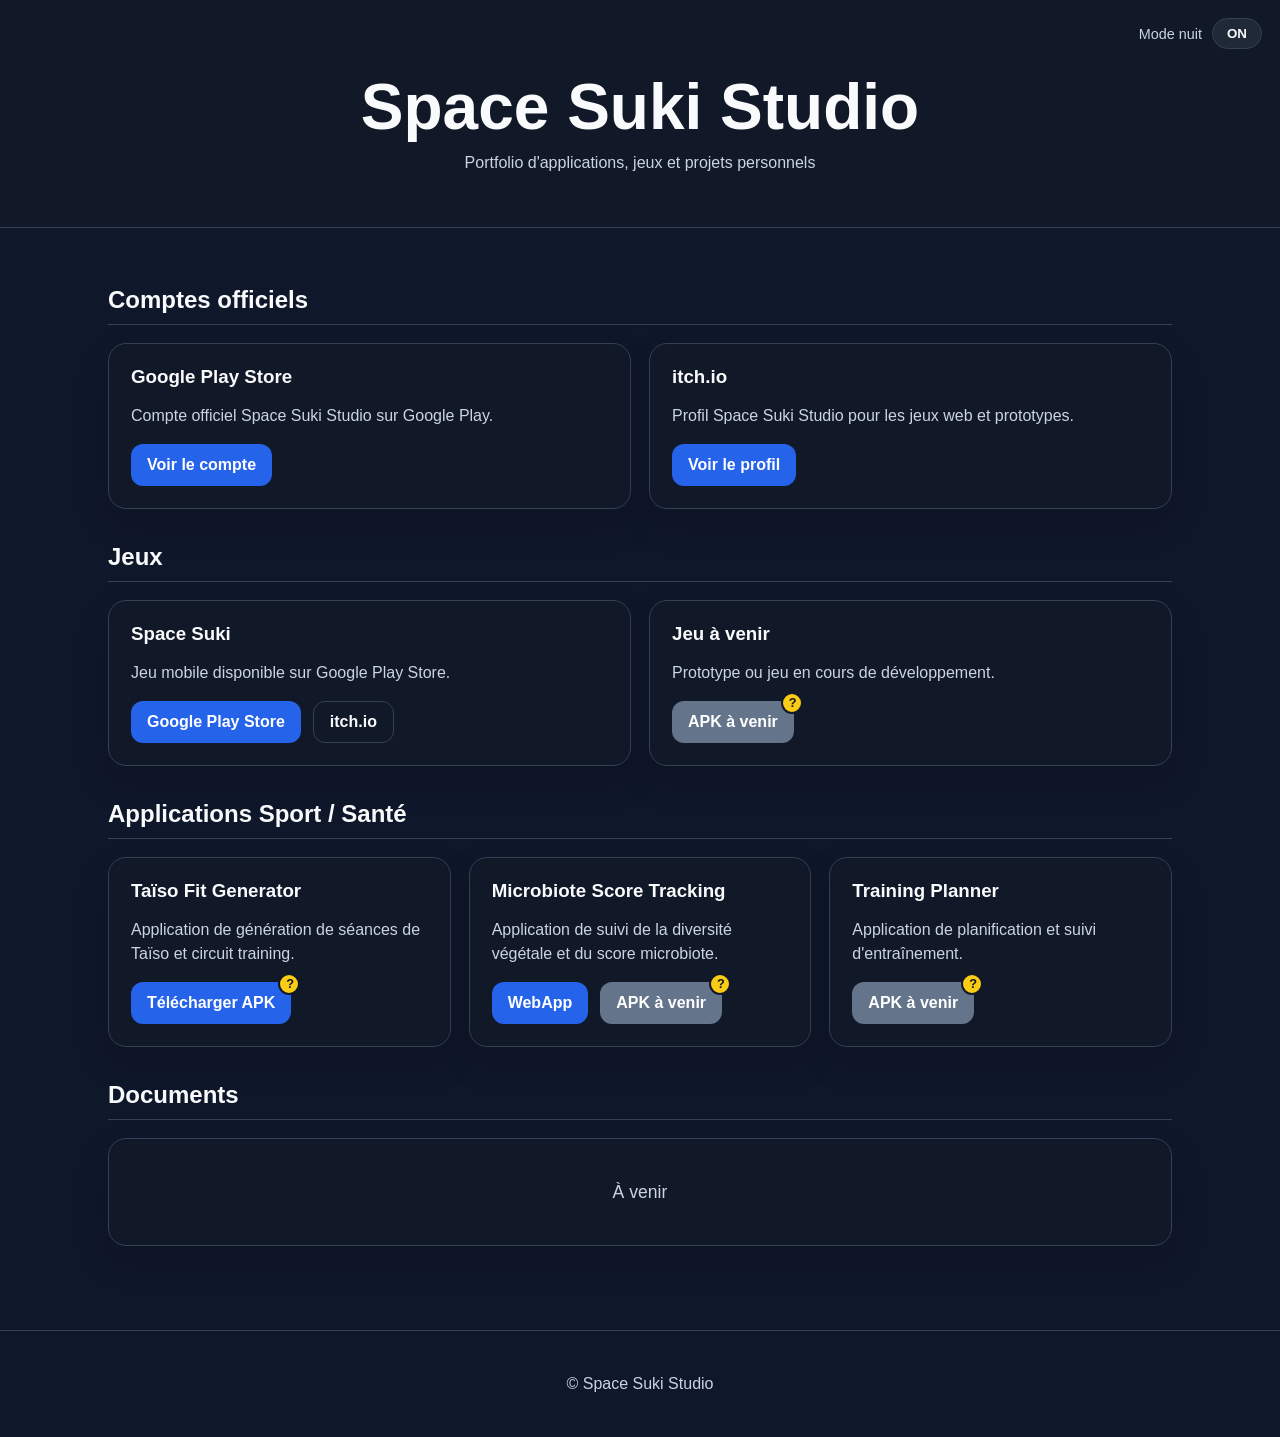
==== index.html @ ba208e5e "Update index.html apk pour TFG" ====
<!DOCTYPE html>
<html lang="fr">
<head>
    <meta charset="UTF-8">
    <meta name="viewport" content="width=device-width, initial-scale=1.0">
    <title>Space Suki Studio - Portfolio</title>
    <link rel="stylesheet" href="style.css">
</head>
<body>

<header class="hero">
    <div class="theme-toggle">
        <span>Mode nuit</span>
        <button id="themeToggle" type="button" aria-label="Activer ou désactiver le mode nuit">ON</button>
    </div>

    <h1>Space Suki Studio</h1>
    <p>Portfolio d'applications, jeux et projets personnels</p>
</header>

<main>

    <section>
        <h2>Comptes officiels</h2>

        <div class="grid">
            <article class="card">
                <h3>Google Play Store</h3>
                <p>Compte officiel Space Suki Studio sur Google Play.</p>
                <a class="btn" href="#">Voir le compte</a>
            </article>

            <article class="card">
                <h3>itch.io</h3>
                <p>Profil Space Suki Studio pour les jeux web et prototypes.</p>
                <a class="btn" href="#">Voir le profil</a>
            </article>
        </div>
    </section>

    <section>
        <h2>Jeux</h2>

        <div class="grid">
            <article class="card">
                <h3>Space Suki</h3>
                <p>Jeu mobile disponible sur Google Play Store.</p>
                <div class="buttons">
                    <a class="btn" href="#">Google Play Store</a>
                    <a class="btn secondary" href="#">itch.io</a>
                </div>
            </article>

            <article class="card">
                <h3>Jeu à venir</h3>
                <p>Prototype ou jeu en cours de développement.</p>
                <div class="buttons">
                    <div class="apk-wrapper">
                        <a class="btn disabled" href="#">APK à venir</a>
                        <button class="help-btn" type="button" aria-label="Aide installation APK">?</button>
                    </div>
                </div>
            </article>
        </div>
    </section>

    <section>
        <h2>Applications Sport / Santé</h2>

        <div class="grid">
            <article class="card">
                <h3>Taïso Fit Generator</h3>
                <p>Application de génération de séances de Taïso et circuit training.</p>
                <div class="buttons">
                    <div class="apk-wrapper">
                        <a class="btn" href="assets/apk/taiso-fit-generator.apk" download>
                            Télécharger APK
                        </a>
                        <button class="help-btn" type="button" aria-label="Aide installation APK">?</button>
                    </div>
                </div>
            </article>

            <article class="card">
    <h3>Microbiote Score Tracking</h3>

    <p>
        Application de suivi de la diversité végétale et du score microbiote.
    </p>

    <div class="buttons">

        <a class="btn"
           href="https://sajidei.github.io/portfolio/apps/microbiote_score_tracking_web/"
           target="_blank">
            WebApp
        </a>

        <div class="apk-wrapper">
            <a class="btn disabled" href="#">
                APK à venir
            </a>

            <button class="help-btn"
                    type="button"
                    aria-label="Aide installation APK">
                ?
            </button>
        </div>

    </div>
</article>

            <article class="card">
                <h3>Training Planner</h3>
                <p>Application de planification et suivi d'entraînement.</p>
                <div class="buttons">
                    <div class="apk-wrapper">
                        <a class="btn disabled" href="#">APK à venir</a>
                        <button class="help-btn" type="button" aria-label="Aide installation APK">?</button>
                    </div>
                </div>
            </article>
        </div>
    </section>

    <section>
        <h2>Documents</h2>
        <article class="card empty">
            <p>À venir</p>
        </article>
    </section>

</main>

<footer>
    <p>© Space Suki Studio</p>
</footer>

<div id="apkModal" class="modal" aria-hidden="true">
    <div class="modal-content" role="dialog" aria-modal="true" aria-labelledby="apkModalTitle">
        <button id="closeModal" class="close-modal" type="button" aria-label="Fermer">×</button>
        <h2 id="apkModalTitle">Installer un fichier APK</h2>
        <p>
            Un fichier APK permet d'installer une application Android sans passer par le Google Play Store.
        </p>
        <p>
            Après le téléchargement, ouvre le fichier depuis les téléchargements de ton téléphone.
            Android pourra te demander d'autoriser l'installation depuis ton navigateur.
        </p>
        <p>
            Cette manipulation concerne uniquement Android. Sur iPhone, l'installation directe d'une application est beaucoup plus limitée.
        </p>
    </div>
</div>

<script src="script.js"></script>
</body>
</html>
---- style.css ----
:root {
    --bg: #0f172a;
    --surface: #111827;
    --surface-light: #1f2937;
    --text: #f9fafb;
    --muted: #cbd5e1;
    --border: #334155;
    --accent: #2563eb;
    --accent-hover: #1d4ed8;
    --disabled: #64748b;
}

body.light {
    --bg: #f8fafc;
    --surface: #ffffff;
    --surface-light: #eef2ff;
    --text: #111827;
    --muted: #475569;
    --border: #cbd5e1;
    --accent: #2563eb;
    --accent-hover: #1d4ed8;
    --disabled: #94a3b8;
}

* {
    box-sizing: border-box;
}

body {
    margin: 0;
    font-family: Arial, sans-serif;
    background: var(--bg);
    color: var(--text);
    transition: background 0.25s ease, color 0.25s ease;
}

.hero {
    position: relative;
    text-align: center;
    padding: 70px 20px 55px;
    background: var(--surface);
    border-bottom: 1px solid var(--border);
}

.hero h1 {
    margin: 0 0 10px;
    font-size: clamp(2rem, 5vw, 4rem);
}

.hero p {
    color: var(--muted);
    margin: 0;
}

.theme-toggle {
    position: absolute;
    top: 18px;
    right: 18px;
    display: flex;
    align-items: center;
    gap: 10px;
    color: var(--muted);
    font-size: 0.9rem;
}

.theme-toggle button {
    border: 1px solid var(--border);
    background: var(--surface-light);
    color: var(--text);
    border-radius: 999px;
    padding: 7px 14px;
    cursor: pointer;
    font-weight: bold;
}

main {
    max-width: 1100px;
    margin: 0 auto;
    padding: 24px 18px 50px;
}

section {
    margin: 34px 0;
}

h2 {
    margin-bottom: 18px;
    padding-bottom: 10px;
    border-bottom: 1px solid var(--border);
}

.grid {
    display: grid;
    grid-template-columns: repeat(auto-fit, minmax(260px, 1fr));
    gap: 18px;
}

.card {
    background: var(--surface);
    border: 1px solid var(--border);
    border-radius: 18px;
    padding: 22px;
    box-shadow: 0 15px 35px rgba(0,0,0,0.16);
}

.card h3 {
    margin: 0 0 10px;
}

.card p {
    color: var(--muted);
    line-height: 1.5;
}

.buttons {
    display: flex;
    flex-wrap: wrap;
    gap: 12px;
    margin-top: 16px;
}

.btn {
    display: inline-flex;
    align-items: center;
    justify-content: center;
    text-decoration: none;
    background: var(--accent);
    color: white;
    padding: 11px 16px;
    border-radius: 12px;
    font-weight: bold;
    border: none;
    min-height: 42px;
}

.btn:hover {
    background: var(--accent-hover);
}

.btn.secondary {
    background: transparent;
    color: var(--text);
    border: 1px solid var(--border);
}

.btn.disabled {
    background: var(--disabled);
    cursor: default;
    pointer-events: none;
}

.apk-wrapper {
    position: relative;
    display: inline-flex;
}

.help-btn {
    position: absolute;
    top: -9px;
    right: -9px;
    width: 22px;
    height: 22px;
    border-radius: 50%;
    border: 2px solid var(--surface);
    background: #facc15;
    color: #111827;
    font-weight: bold;
    cursor: pointer;
    font-size: 0.8rem;
    line-height: 1;
}

.empty {
    text-align: center;
    font-size: 1.1rem;
}

footer {
    text-align: center;
    padding: 28px;
    color: var(--muted);
    border-top: 1px solid var(--border);
}

.modal {
    position: fixed;
    inset: 0;
    display: none;
    align-items: center;
    justify-content: center;
    padding: 20px;
    background: rgba(0,0,0,0.65);
    z-index: 100;
}

.modal.open {
    display: flex;
}

.modal-content {
    position: relative;
    width: min(520px, 100%);
    background: var(--surface);
    color: var(--text);
    border: 1px solid var(--border);
    border-radius: 20px;
    padding: 28px;
    box-shadow: 0 20px 60px rgba(0,0,0,0.35);
}

.modal-content p {
    color: var(--muted);
    line-height: 1.55;
}

.close-modal {
    position: absolute;
    top: 12px;
    right: 14px;
    border: none;
    background: transparent;
    color: var(--text);
    font-size: 2rem;
    cursor: pointer;
}

@media (max-width: 600px) {
    .theme-toggle {
        position: static;
        justify-content: center;
        margin-bottom: 28px;
    }

    .hero {
        padding-top: 35px;
    }

    .btn {
        width: 100%;
    }

    .apk-wrapper {
        width: 100%;
    }
}
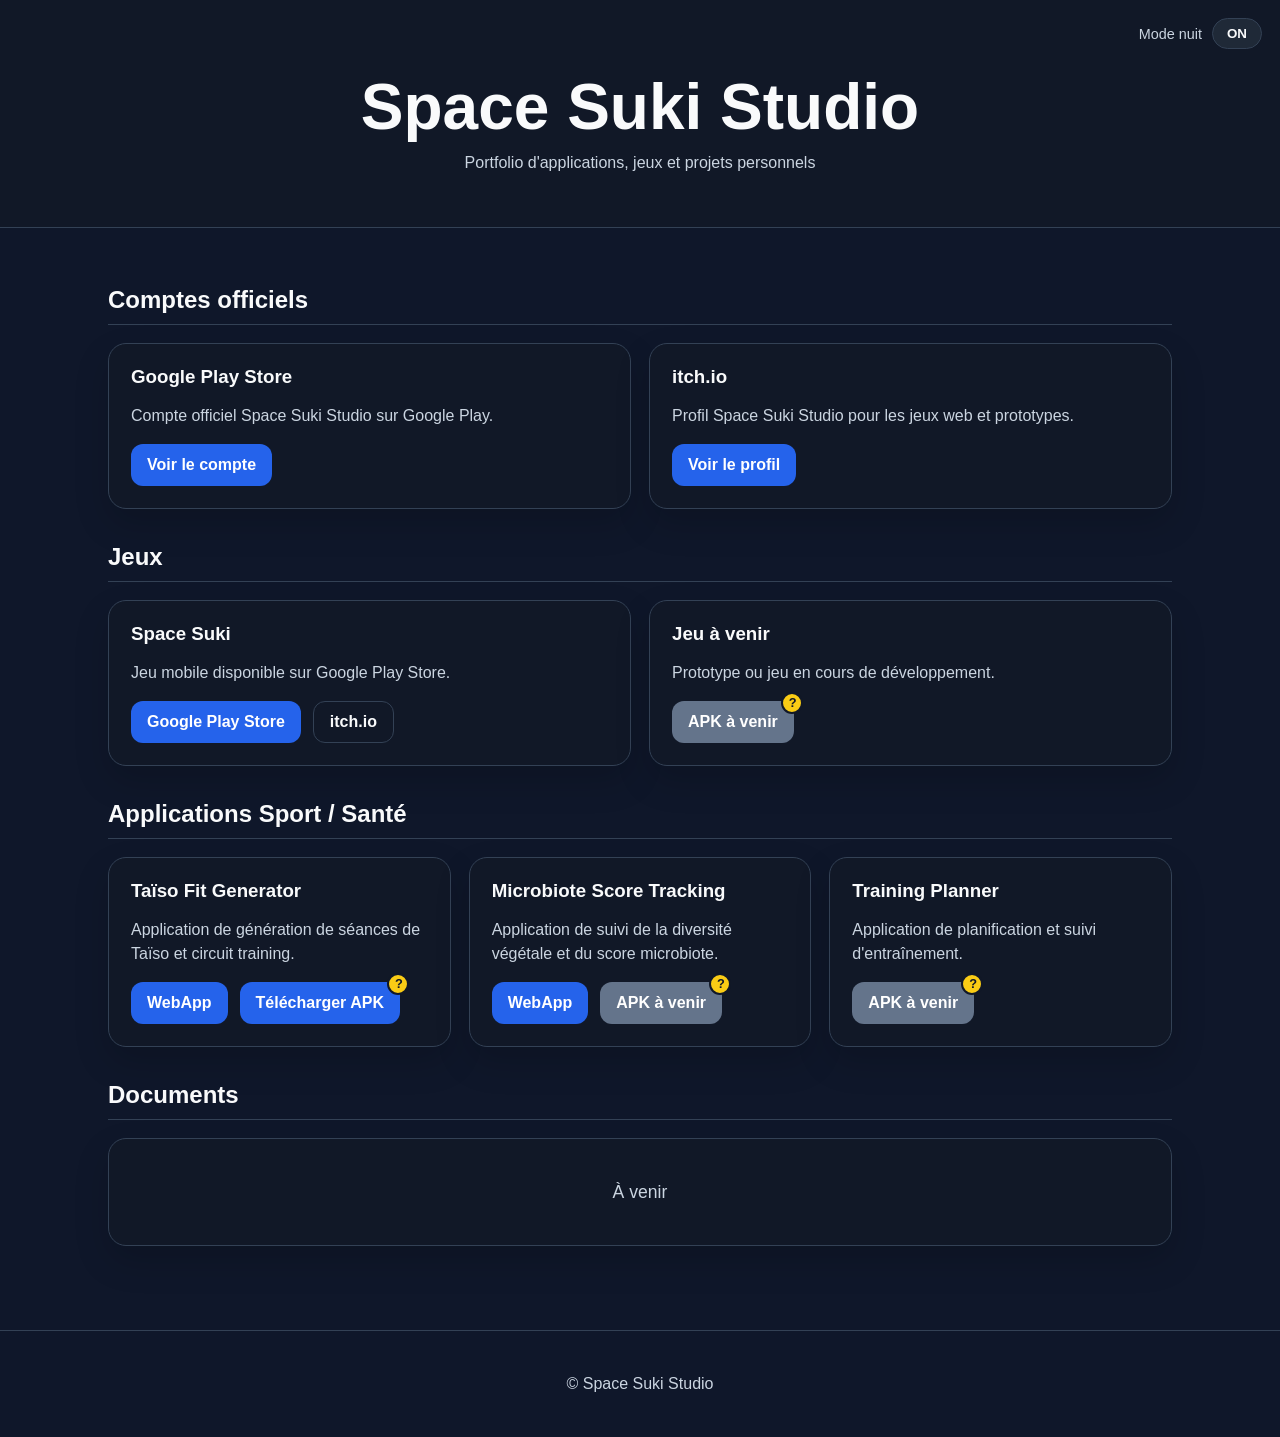
==== commit f4101421: "Update index.html" ====
--- a/index.html
+++ b/index.html
@@ -69,14 +69,27 @@
 
         <div class="grid">
             <article class="card">
-                <h3>Taïso Fit Generator</h3>
-                <p>Application de génération de séances de Taïso et circuit training.</p>
+                <h3>Taïso Fit Generator</h3>     
+                <p>
+                    Application de génération de séances de Taïso et circuit training.
+                </p>
                 <div class="buttons">
+                    <a class="btn"
+                       href="https://sajidei.github.io/portfolio/apps/taiso_fit_generator_web/"
+                       target="_blank">
+                        WebApp
+                    </a>
                     <div class="apk-wrapper">
-                        <a class="btn" href="assets/apk/taiso-fit-generator.apk" download>
+                        <a class="btn"
+                           href="assets/apk/taiso-fit-generator.apk"
+                           download>
                             Télécharger APK
                         </a>
-                        <button class="help-btn" type="button" aria-label="Aide installation APK">?</button>
+                        <button class="help-btn"
+                                type="button"
+                                aria-label="Aide installation APK">
+                            ?
+                        </button>
                     </div>
                 </div>
             </article>
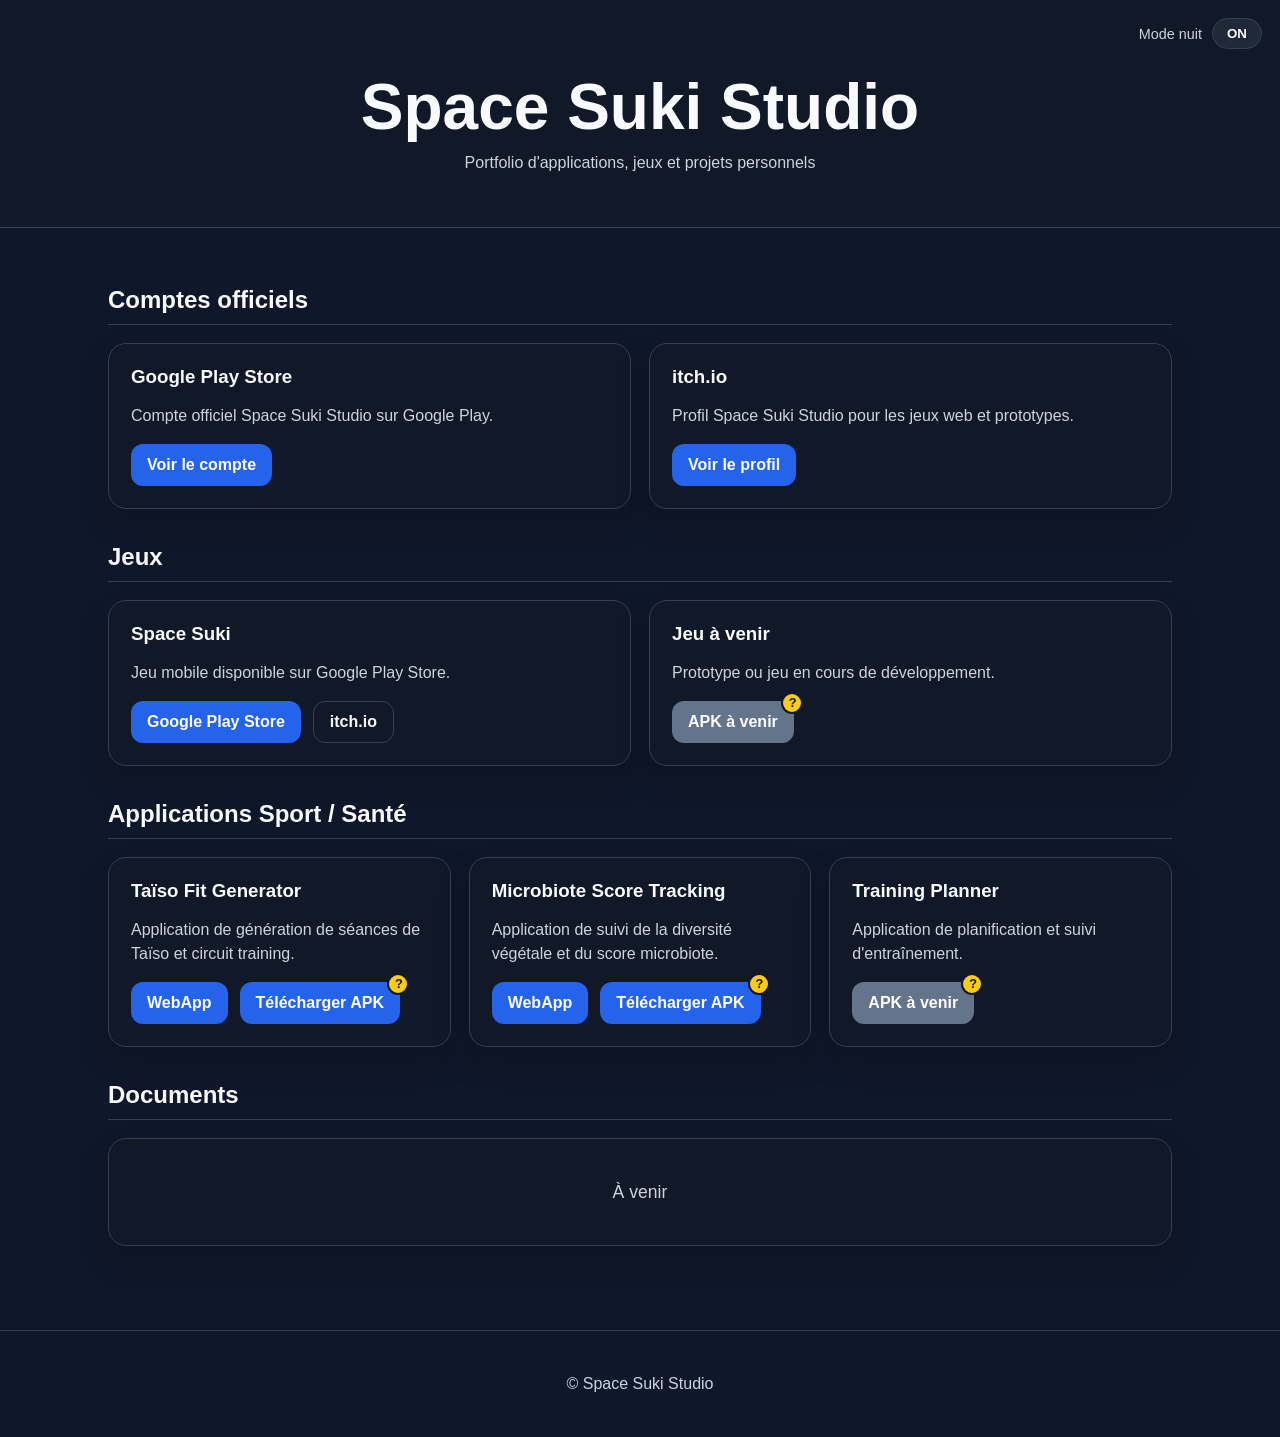
==== commit 5bed3315: "Update index.html" ====
--- a/index.html
+++ b/index.html
@@ -110,8 +110,10 @@
         </a>
 
         <div class="apk-wrapper">
-            <a class="btn disabled" href="#">
-                APK à venir
+            <a class="btn"
+               href="assets/apk/microbiote-score-tracking.apk"
+               download>
+                Télécharger APK
             </a>
 
             <button class="help-btn"
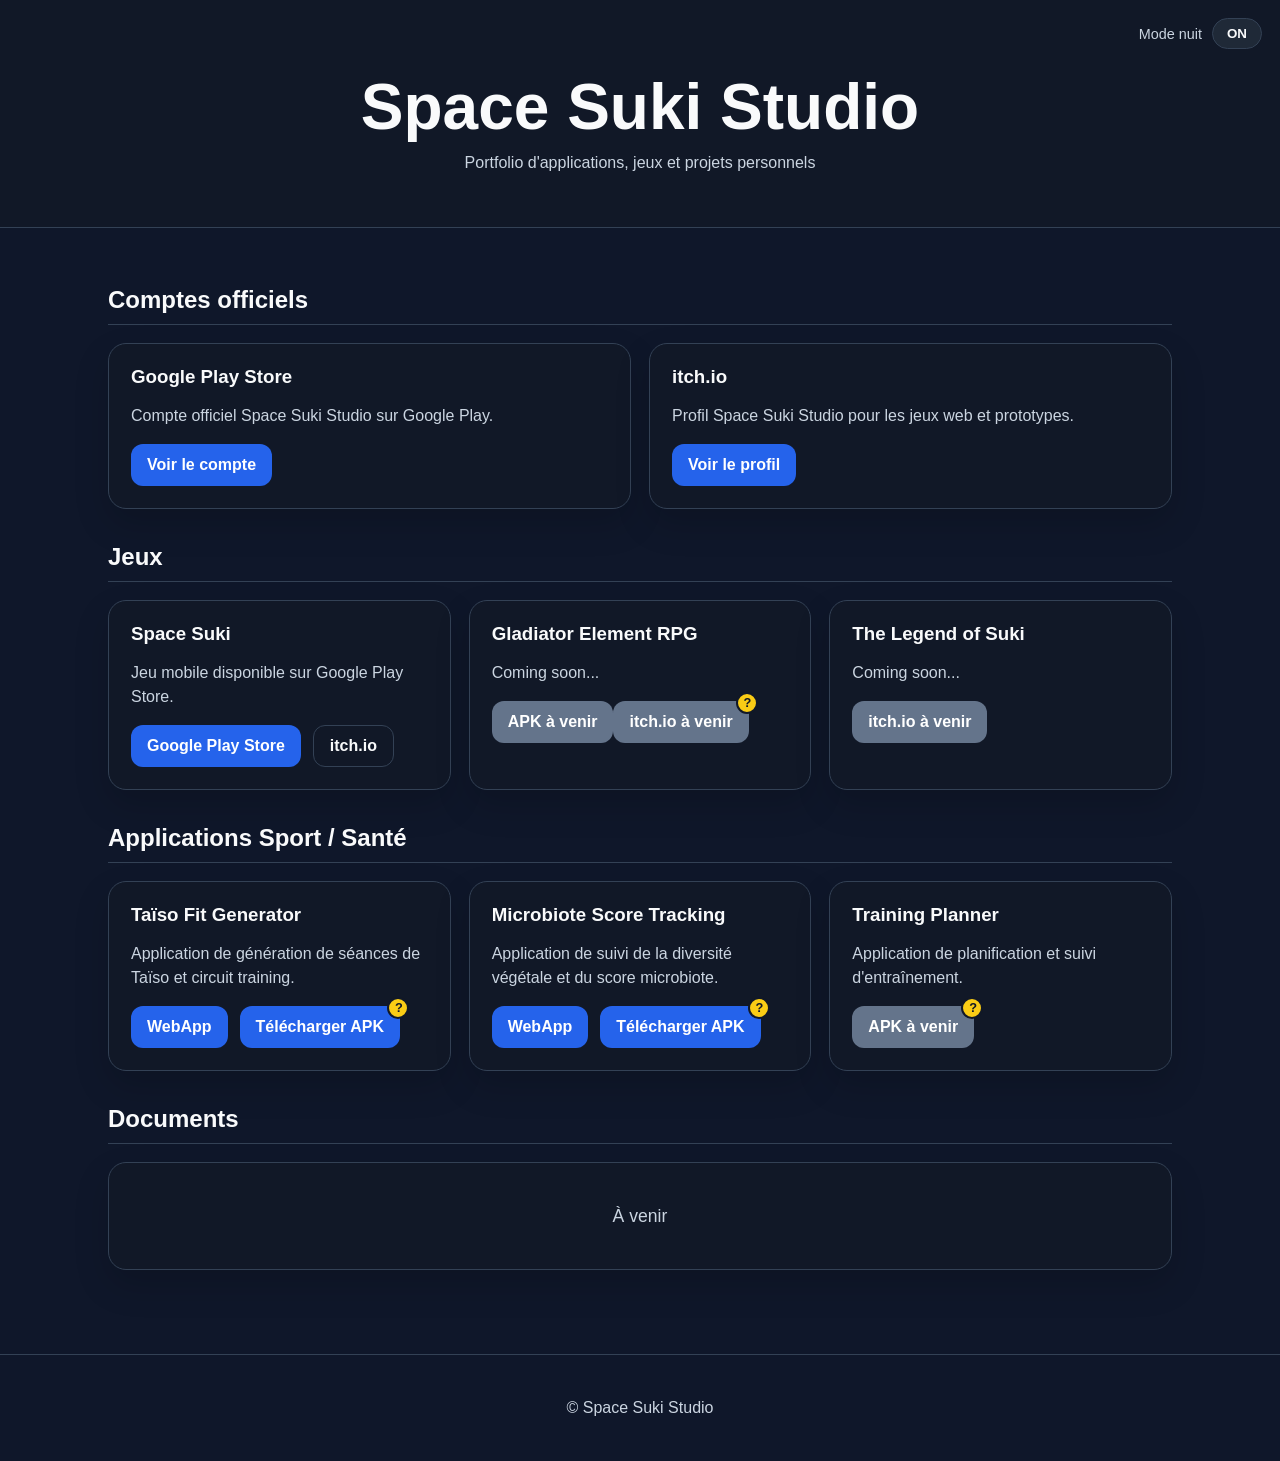
==== commit 1a49ecce: "Update index.html ajout de tous les liens et futurs jeux" ====
--- a/index.html
+++ b/index.html
@@ -27,13 +27,13 @@
             <article class="card">
                 <h3>Google Play Store</h3>
                 <p>Compte officiel Space Suki Studio sur Google Play.</p>
-                <a class="btn" href="#">Voir le compte</a>
+                <a class="btn" href="https://play.google.com/store/apps/developer?id=SpaceSuki+Studio">Voir le compte</a>
             </article>
 
             <article class="card">
                 <h3>itch.io</h3>
                 <p>Profil Space Suki Studio pour les jeux web et prototypes.</p>
-                <a class="btn" href="#">Voir le profil</a>
+                <a class="btn" href="https://spacesukistudio.itch.io/">Voir le profil</a>
             </article>
         </div>
     </section>
@@ -46,21 +46,33 @@
                 <h3>Space Suki</h3>
                 <p>Jeu mobile disponible sur Google Play Store.</p>
                 <div class="buttons">
-                    <a class="btn" href="#">Google Play Store</a>
-                    <a class="btn secondary" href="#">itch.io</a>
+                    <a class="btn" href="https://play.google.com/store/apps/details?id=com.SpaceSukiStudio.SpaceSuki">Google Play Store</a>
+                    <a class="btn secondary" href="https://spacesukistudio.itch.io/space-suki">itch.io</a>
                 </div>
             </article>
 
             <article class="card">
-                <h3>Jeu à venir</h3>
-                <p>Prototype ou jeu en cours de développement.</p>
+                <h3>Gladiator Element RPG</h3>
+                <p>Coming soon...</p>
                 <div class="buttons">
                     <div class="apk-wrapper">
                         <a class="btn disabled" href="#">APK à venir</a>
+                        <a class="btn disabled" href="#">itch.io à venir</a>
                         <button class="help-btn" type="button" aria-label="Aide installation APK">?</button>
                     </div>
                 </div>
             </article>
+
+            <article class="card">
+                <h3>The Legend of Suki</h3>
+                <p>Coming soon...</p>
+                <div class="buttons">
+                    <div class="apk-wrapper">
+                        <a class="btn disabled" href="#">itch.io à venir</a>
+                    </div>
+                </div>
+            </article>
+            
         </div>
     </section>
 
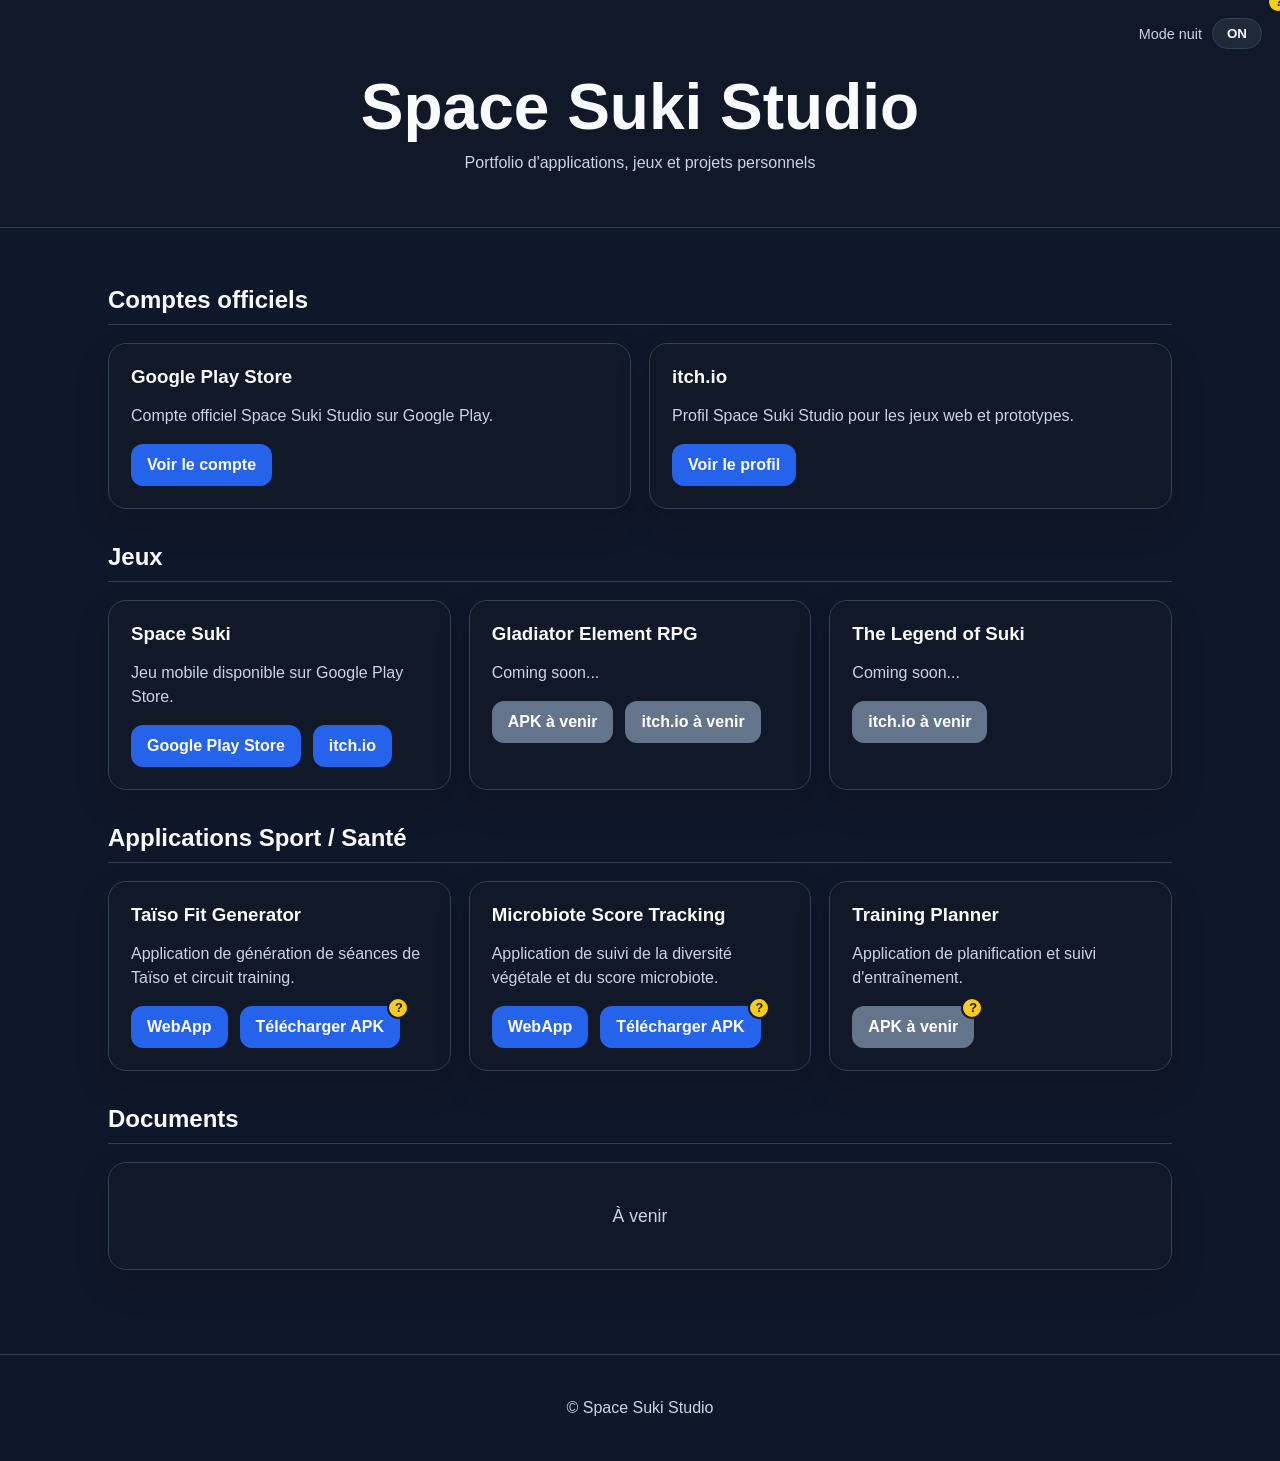
==== commit a83142f0: "Update index.html" ====
--- a/index.html
+++ b/index.html
@@ -47,7 +47,7 @@
                 <p>Jeu mobile disponible sur Google Play Store.</p>
                 <div class="buttons">
                     <a class="btn" href="https://play.google.com/store/apps/details?id=com.SpaceSukiStudio.SpaceSuki">Google Play Store</a>
-                    <a class="btn secondary" href="https://spacesukistudio.itch.io/space-suki">itch.io</a>
+                    <a class="btn" href="https://spacesukistudio.itch.io/space-suki">itch.io</a>
                 </div>
             </article>
 
@@ -56,10 +56,14 @@
                 <p>Coming soon...</p>
                 <div class="buttons">
                     <div class="apk-wrapper">
-                        <a class="btn disabled" href="#">APK à venir</a>
-                        <a class="btn disabled" href="#">itch.io à venir</a>
+                        <a class="btn disabled" href="#">
+                            APK à venir
+                        </a>
+                    </div>
                         <button class="help-btn" type="button" aria-label="Aide installation APK">?</button>
-                    </div>
+                        <a class="btn disabled" href="#">
+                            itch.io à venir
+                        </a>
                 </div>
             </article>
 
@@ -68,7 +72,9 @@
                 <p>Coming soon...</p>
                 <div class="buttons">
                     <div class="apk-wrapper">
-                        <a class="btn disabled" href="#">itch.io à venir</a>
+                        <a class="btn disabled" href="#">
+                            itch.io à venir
+                        </a>
                     </div>
                 </div>
             </article>
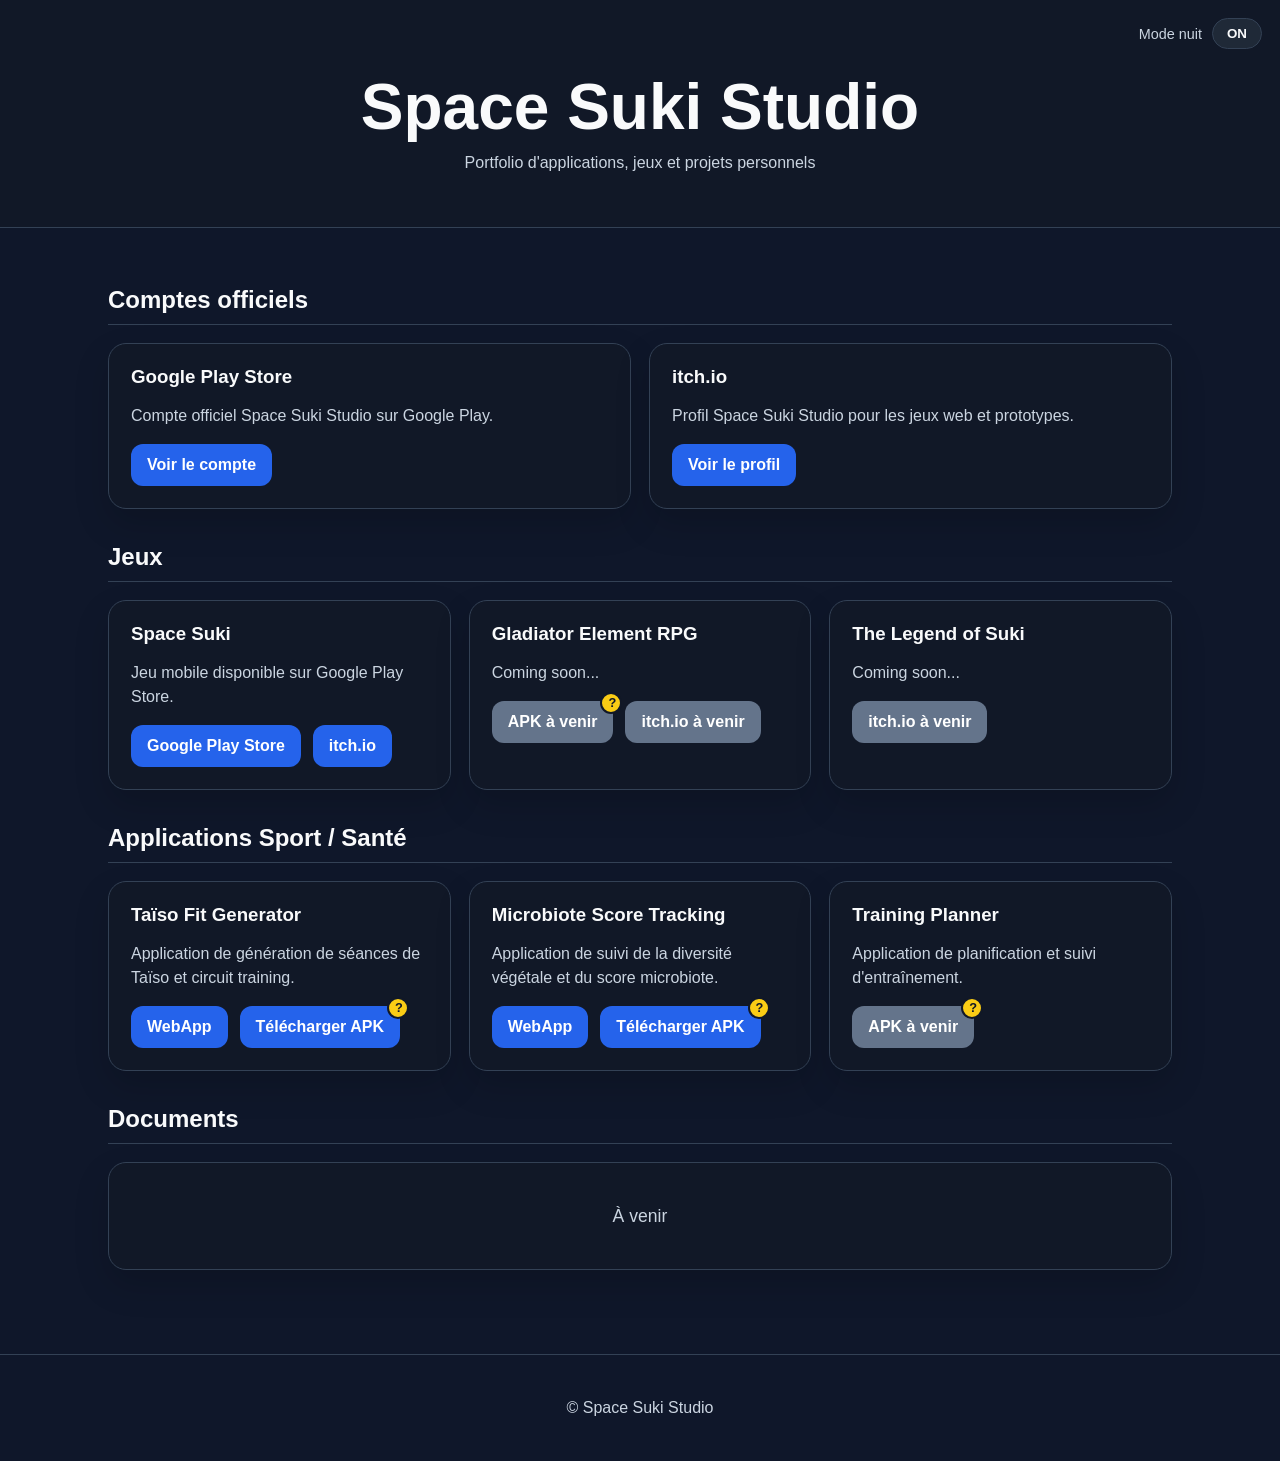
==== commit cbe81cba: "Update index.html" ====
--- a/index.html
+++ b/index.html
@@ -59,8 +59,8 @@
                         <a class="btn disabled" href="#">
                             APK à venir
                         </a>
+                        <button class="help-btn" type="button" aria-label="Aide installation APK">?</button>
                     </div>
-                        <button class="help-btn" type="button" aria-label="Aide installation APK">?</button>
                         <a class="btn disabled" href="#">
                             itch.io à venir
                         </a>
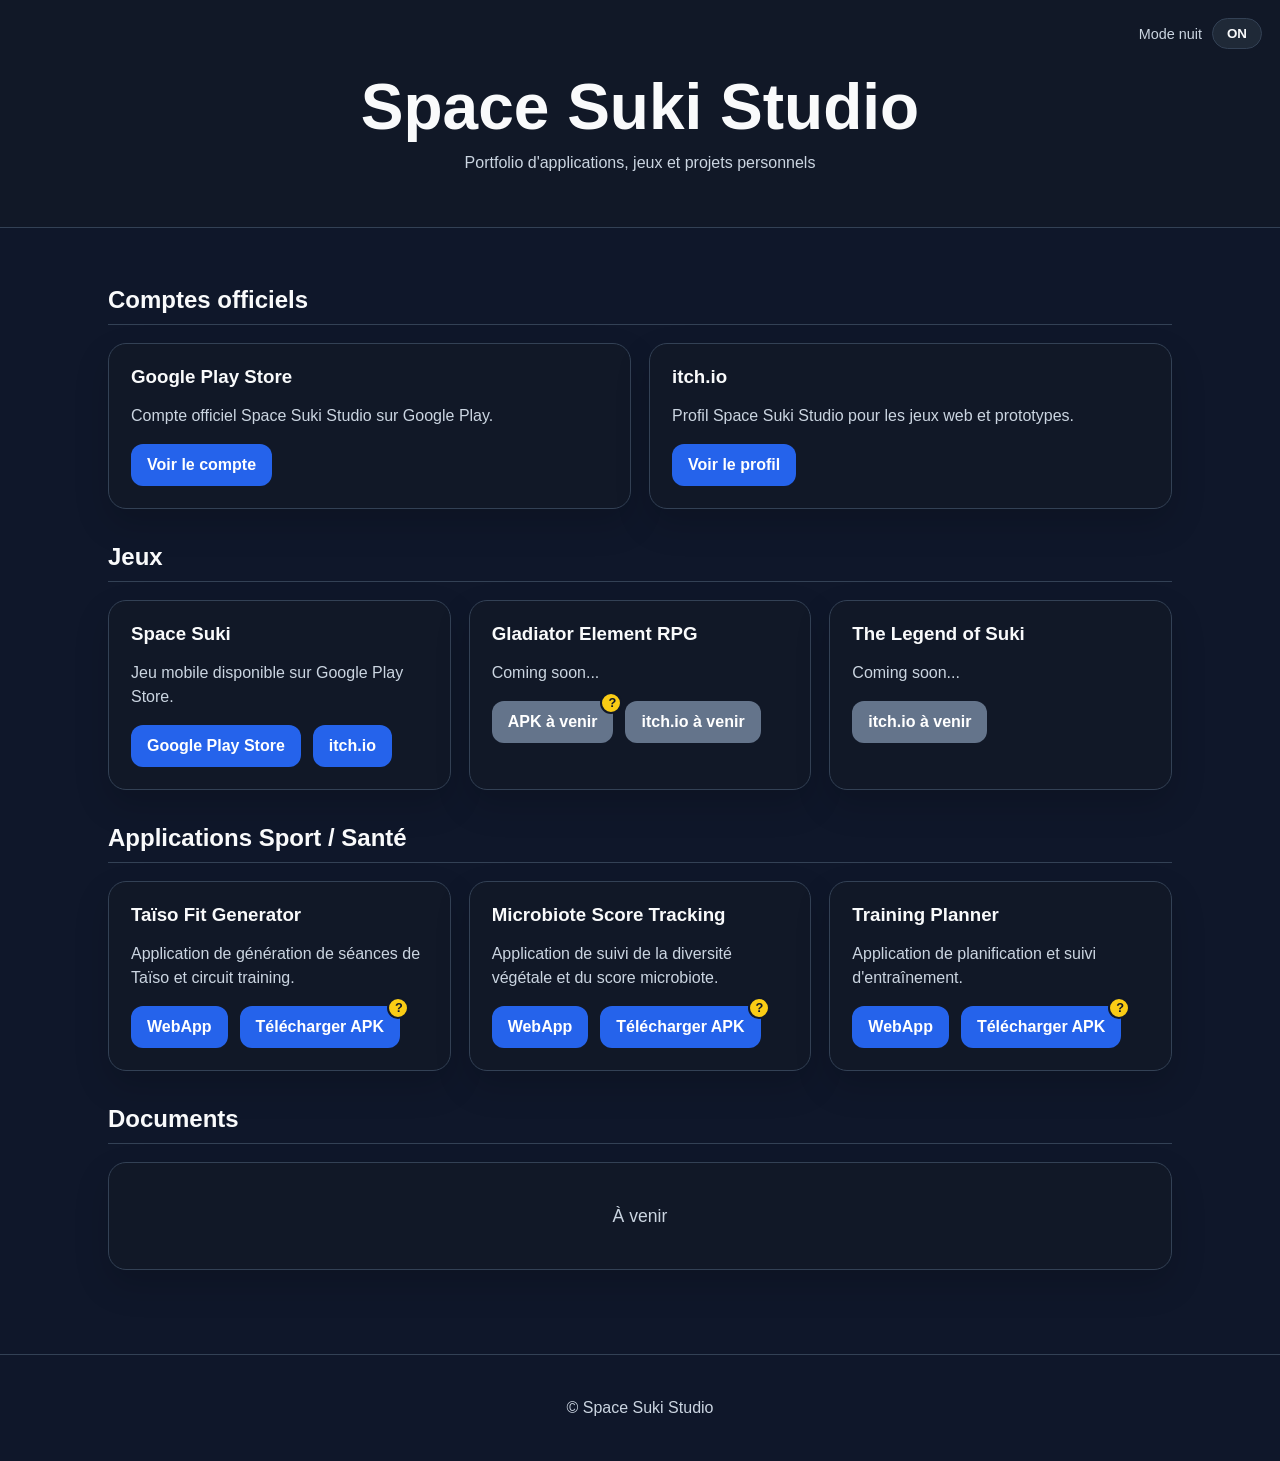
==== commit 825ca0a7: "Update index.html" ====
--- a/index.html
+++ b/index.html
@@ -148,11 +148,28 @@
                 <h3>Training Planner</h3>
                 <p>Application de planification et suivi d'entraînement.</p>
                 <div class="buttons">
-                    <div class="apk-wrapper">
-                        <a class="btn disabled" href="#">APK à venir</a>
-                        <button class="help-btn" type="button" aria-label="Aide installation APK">?</button>
-                    </div>
-                </div>
+
+                <a class="btn"
+                   href="https://sajidei.github.io/portfolio/apps/training_planner_web/"
+                   target="_blank">
+                    WebApp
+                </a>
+        
+                <div class="apk-wrapper">
+                    <a class="btn"
+                       href="assets/apk/training-planner.apk"
+                       download>
+                        Télécharger APK
+                    </a>
+        
+                    <button class="help-btn"
+                            type="button"
+                            aria-label="Aide installation APK">
+                        ?
+                    </button>
+                </div>
+
+    </div>    
             </article>
         </div>
     </section>
